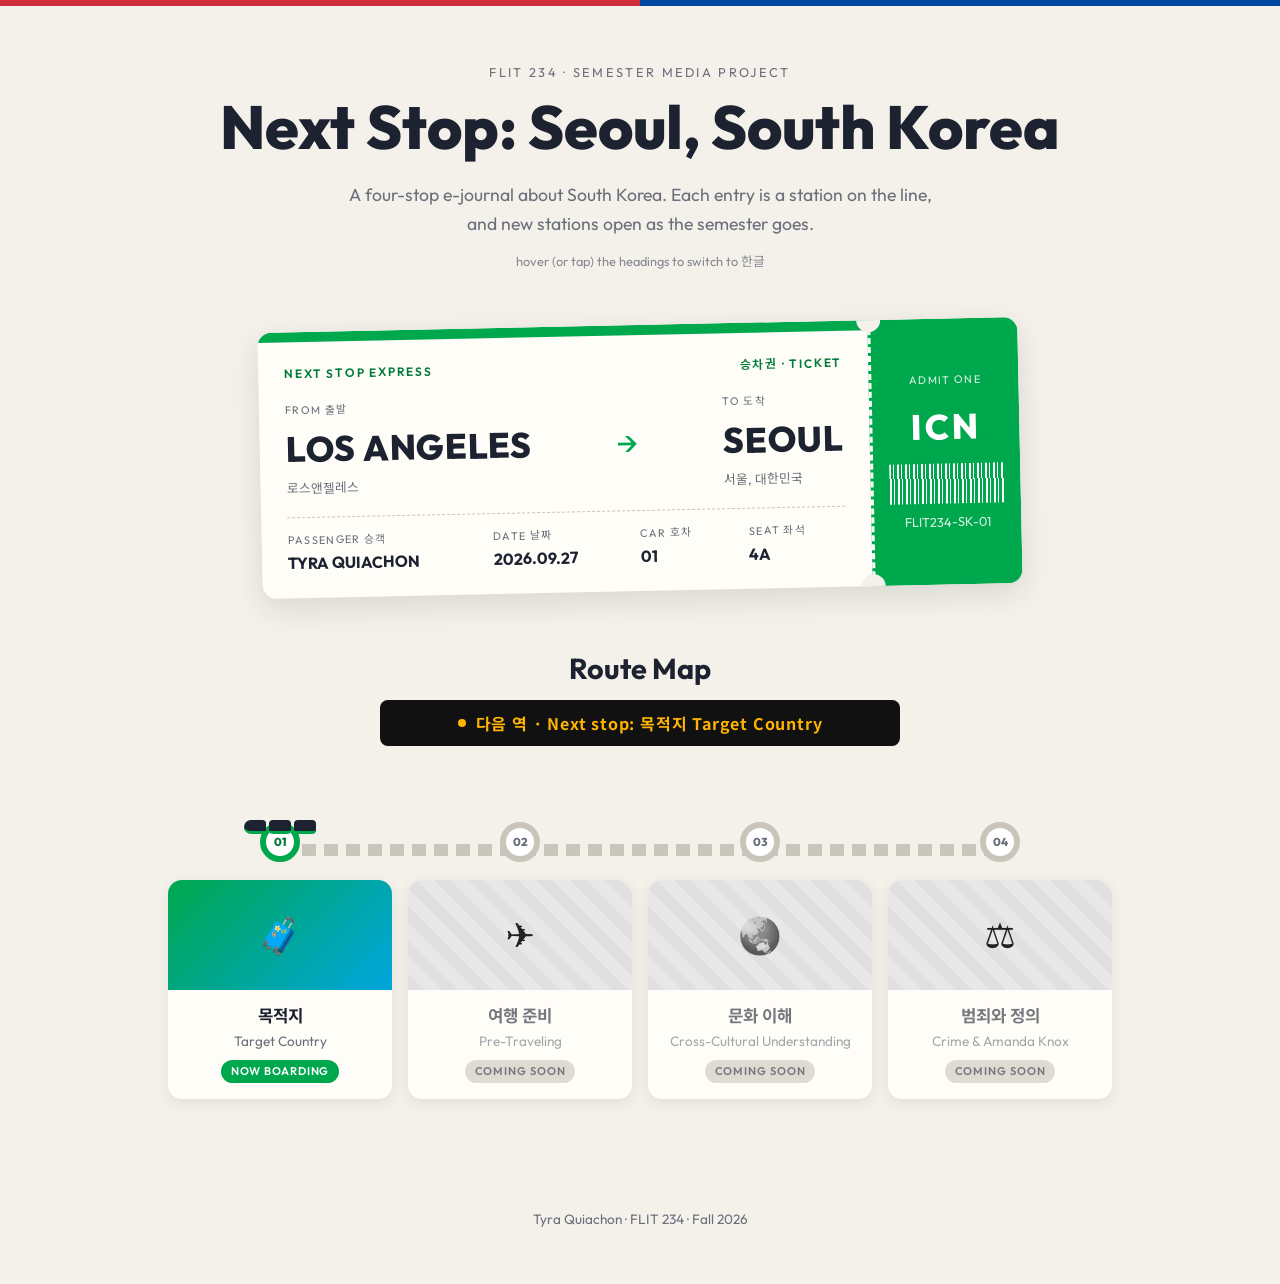
==== index.html @ eec162e2 "Initial commit" ====
<!doctype html>
<html lang="en">
<head>
  <meta charset="utf-8">
  <meta name="viewport" content="width=device-width, initial-scale=1">
  <title>Next Stop: Seoul, South Korea</title>
  <link rel="preconnect" href="https://fonts.googleapis.com">
  <link rel="preconnect" href="https://fonts.gstatic.com" crossorigin>
  <link href="https://fonts.googleapis.com/css2?family=Noto+Sans+KR:wght@400;700;900&family=Outfit:wght@300;400;600;800&display=swap" rel="stylesheet">
  <link rel="stylesheet" href="style.css">
</head>
<body class="home">
  <div class="stripe"></div>

  <header class="hero">
    <p class="eyebrow">FLIT 234 · Semester Media Project</p>
    <h1 class="hangul-flip" data-ko="다음 역: 서울, 대한민국">Next Stop: Seoul, South Korea</h1>
    <p class="lede">A four-stop e-journal about South Korea. Each entry is a station on the line, and new stations open as the semester goes.</p>
    <p class="hint">hover (or tap) the headings to switch to 한글</p>
  </header>

  <section class="ticket-wrap">
    <article class="ticket" aria-label="Train ticket for Tyra Quiachon to Seoul">
      <div class="ticket-main">
        <div class="ticket-top">
          <span class="ticket-brand">NEXT STOP EXPRESS</span>
          <span class="ticket-class">승차권 · TICKET</span>
        </div>
        <div class="ticket-route">
          <div>
            <span class="label">From 출발</span>
            <strong>LOS ANGELES</strong>
            <span class="sub">로스앤젤레스</span>
          </div>
          <div class="route-arrow" aria-hidden="true">→</div>
          <div>
            <span class="label">To 도착</span>
            <strong>SEOUL</strong>
            <span class="sub">서울, 대한민국</span>
          </div>
        </div>
        <div class="ticket-details">
          <div><span class="label">Passenger 승객</span><strong>TYRA QUIACHON</strong></div>
          <div><span class="label">Date 날짜</span><strong>2026.09.27</strong></div>
          <div><span class="label">Car 호차</span><strong>01</strong></div>
          <div><span class="label">Seat 좌석</span><strong>4A</strong></div>
        </div>
      </div>
      <div class="ticket-stub">
        <span class="label">Admit One</span>
        <strong class="stub-code">ICN</strong>
        <div class="barcode" aria-hidden="true"></div>
        <span class="sub">FLIT234-SK-01</span>
      </div>
    </article>
  </section>

  <section class="line-section">
    <h2 class="hangul-flip" data-ko="노선도">Route Map</h2>
    <div class="board" aria-live="polite">
      <span class="blink"></span>
      <span id="boardText">다음 역 · Next stop</span>
    </div>
    <div class="metro" id="metro">
      <div class="track"><div class="track-locked"></div></div>
      <div class="train" aria-hidden="true"><span></span><span></span><span></span></div>
      <ol class="stations" id="stations"></ol>
    </div>
  </section>

  <footer class="site-footer">
    <p>Tyra Quiachon · FLIT 234 · Fall 2026</p>
  </footer>

  <script src="script.js"></script>
</body>
</html>
---- style.css ----
:root {
  --bg: #f4f1ea;
  --paper: #fffdf8;
  --ink: #1d2230;
  --muted: #6b6f7b;
  --line2: #00a84d;
  --line2-dark: #007a38;
  --line4: #00a5de;
  --line9: #bdb092;
  --red: #cd2e3a;
  --blue: #0047a0;
  --locked: #c9c5bb;
  --radius: 14px;
}

* { box-sizing: border-box; }

body {
  margin: 0;
  background: var(--bg);
  color: var(--ink);
  font-family: "Outfit", "Noto Sans KR", system-ui, sans-serif;
  line-height: 1.65;
}

/* taegeuk stripe along the top */
.stripe {
  height: 6px;
  background: linear-gradient(90deg, var(--red) 0 50%, var(--blue) 50% 100%);
}

a { color: var(--line2-dark); }

h1, h2, h3 { line-height: 1.2; }

/* hangul hover headings */
.hangul-flip {
  cursor: default;
  transition: opacity .2s ease;
  font-family: "Outfit", "Noto Sans KR", sans-serif;
}
.hangul-flip.is-ko { font-family: "Noto Sans KR", sans-serif; }
.hangul-flip.fading { opacity: 0; }

/* ---------- home ---------- */

.hero {
  max-width: 900px;
  margin: 0 auto;
  padding: 56px 20px 24px;
  text-align: center;
}
.eyebrow {
  text-transform: uppercase;
  letter-spacing: .18em;
  font-size: .8rem;
  color: var(--muted);
  margin: 0 0 8px;
}
.hero h1 {
  font-size: clamp(2.1rem, 6vw, 3.8rem);
  font-weight: 800;
  margin: 0 0 16px;
  min-height: 1.2em;
}
.lede {
  max-width: 600px;
  margin: 0 auto;
  color: var(--muted);
  font-size: 1.1rem;
}
.hint {
  font-size: .8rem;
  color: var(--muted);
  opacity: .8;
}

/* ticket */
.ticket-wrap {
  display: flex;
  justify-content: center;
  padding: 16px 20px 40px;
}
.ticket {
  display: flex;
  width: 100%;
  max-width: 760px;
  background: var(--paper);
  border-radius: var(--radius);
  box-shadow: 0 10px 30px rgba(29, 34, 48, .12);
  overflow: hidden;
  transform: rotate(-1.2deg);
  transition: transform .3s ease;
}
.ticket:hover { transform: rotate(0deg) scale(1.01); }

.ticket-main {
  flex: 1;
  padding: 22px 26px;
  border-top: 10px solid var(--line2);
}
.ticket-top {
  display: flex;
  justify-content: space-between;
  font-size: .75rem;
  letter-spacing: .15em;
  font-weight: 600;
  color: var(--line2-dark);
}
.ticket-route {
  display: flex;
  align-items: center;
  justify-content: space-between;
  gap: 12px;
  margin: 18px 0;
}
.ticket-route strong {
  display: block;
  font-size: clamp(1.4rem, 4vw, 2.2rem);
  font-weight: 800;
  letter-spacing: .02em;
}
.route-arrow {
  font-size: 2rem;
  color: var(--line2);
}
.ticket-details {
  display: grid;
  grid-template-columns: 2fr 1.4fr 1fr 1fr;
  gap: 12px;
  padding-top: 14px;
  border-top: 1px dashed var(--locked);
}
.ticket-details strong { display: block; font-size: 1rem; }
.label {
  display: block;
  font-size: .68rem;
  text-transform: uppercase;
  letter-spacing: .12em;
  color: var(--muted);
}
.sub {
  display: block;
  font-size: .8rem;
  color: var(--muted);
}

.ticket-stub {
  position: relative;
  width: 150px;
  padding: 22px 16px;
  background: var(--line2);
  color: #fff;
  text-align: center;
  display: flex;
  flex-direction: column;
  align-items: center;
  justify-content: center;
  gap: 8px;
  border-left: 3px dashed var(--paper);
}
/* + half-circle notches where the stub tears off */
.ticket-stub::before,
.ticket-stub::after {
  content: "";
  position: absolute;
  left: -14px;
  width: 24px;
  height: 24px;
  border-radius: 50%;
  background: var(--bg);
}
.ticket-stub::before { top: -12px; }
.ticket-stub::after { bottom: -12px; }
.ticket-stub .label,
.ticket-stub .sub { color: rgba(255, 255, 255, .85); }
.stub-code { font-size: 2.2rem; font-weight: 800; letter-spacing: .08em; }
.barcode {
  width: 100%;
  height: 40px;
  background: repeating-linear-gradient(90deg, #fff 0 2px, transparent 2px 4px, #fff 4px 5px, transparent 5px 8px);
}

/* route map */
.line-section {
  max-width: 1000px;
  margin: 0 auto;
  padding: 20px 20px 60px;
}
.line-section h2 {
  text-align: center;
  font-size: 1.8rem;
  margin: 0 0 14px;
}
.board {
  display: flex;
  align-items: center;
  justify-content: center;
  gap: 10px;
  max-width: 520px;
  margin: 0 auto 36px;
  padding: 10px 16px;
  background: #111;
  color: #ffb400;
  font-family: "Noto Sans KR", monospace;
  font-weight: 700;
  border-radius: 8px;
  letter-spacing: .05em;
  min-height: 44px;
  text-align: center;
}
.blink {
  width: 8px;
  height: 8px;
  border-radius: 50%;
  background: #ffb400;
  animation: blink 1s steps(2) infinite;
  flex-shrink: 0;
}
@keyframes blink { 50% { opacity: 0; } }

.metro {
  position: relative;
  padding: 40px 0 10px;
}
.track {
  position: absolute;
  top: 62px;
  left: 12.5%;
  right: 12.5%;
  height: 12px;
  border-radius: 6px;
  background: var(--line2);
}
/* + covers the part of the line that isn't open yet */
.track-locked {
  position: absolute;
  top: 0;
  right: 0;
  width: var(--locked-pct, 100%);
  height: 100%;
  border-radius: 0 6px 6px 0;
  background: repeating-linear-gradient(90deg, var(--locked) 0 14px, transparent 14px 22px);
  background-color: var(--bg);
}
.train {
  position: absolute;
  top: 38px;
  left: 12.5%;
  display: flex;
  gap: 3px;
  transform: translateX(-50%);
  transition: left 2.2s cubic-bezier(.45, .05, .25, 1);
  z-index: 2;
  pointer-events: none;
}
.train span {
  width: 22px;
  height: 14px;
  background: var(--ink);
  border-radius: 4px;
  border-bottom: 3px solid var(--line2);
}
.train span:first-child { border-radius: 8px 4px 4px 8px; }

.stations {
  list-style: none;
  margin: 0;
  padding: 0;
  display: grid;
  grid-template-columns: repeat(4, 1fr);
}
.station {
  display: flex;
  flex-direction: column;
  align-items: center;
  text-align: center;
  text-decoration: none;
  color: inherit;
  padding: 0 8px;
  cursor: pointer;
  background: none;
  border: 0;
  font: inherit;
  width: 100%;
}
.dot {
  width: 40px;
  height: 40px;
  border-radius: 50%;
  background: #fff;
  border: 6px solid var(--line2);
  display: grid;
  place-items: center;
  font-size: .72rem;
  font-weight: 800;
  color: var(--line2-dark);
  position: relative;
  z-index: 1;
  transition: transform .2s ease, box-shadow .2s ease;
}
.station:hover .dot,
.station:focus-visible .dot {
  transform: scale(1.18);
  box-shadow: 0 0 0 8px rgba(0, 168, 77, .18);
}
.station-card {
  margin-top: 18px;
  width: 100%;
  background: var(--paper);
  border-radius: var(--radius);
  overflow: hidden;
  box-shadow: 0 4px 14px rgba(29, 34, 48, .08);
  transition: transform .2s ease, box-shadow .2s ease;
}
.station:hover .station-card {
  transform: translateY(-4px);
  box-shadow: 0 12px 24px rgba(29, 34, 48, .14);
}
.station-thumb {
  height: 110px;
  background: linear-gradient(135deg, var(--line2), var(--line4));
  background-size: cover;
  background-position: center;
  display: grid;
  place-items: center;
  font-size: 2.2rem;
}
.station-body { padding: 12px 12px 16px; }
.station-ko {
  display: block;
  font-family: "Noto Sans KR", sans-serif;
  font-weight: 700;
  font-size: 1.05rem;
}
.station-en {
  display: block;
  font-size: .85rem;
  color: var(--muted);
}
.status {
  display: inline-block;
  margin-top: 8px;
  padding: 2px 10px;
  border-radius: 999px;
  font-size: .7rem;
  font-weight: 600;
  letter-spacing: .08em;
  text-transform: uppercase;
  background: var(--line2);
  color: #fff;
}

.station.locked { cursor: not-allowed; }
.station.locked .dot {
  border-color: var(--locked);
  color: var(--muted);
}
.station.locked .station-thumb {
  background: repeating-linear-gradient(45deg, #e4e0d6 0 12px, #ece8df 12px 24px);
  filter: grayscale(1);
}
.station.locked .station-body { opacity: .6; }
.station.locked .status { background: var(--locked); color: var(--ink); }
.station.shake { animation: shake .35s ease; }
@keyframes shake {
  25% { transform: translateX(-5px); }
  75% { transform: translateX(5px); }
}

.site-footer {
  text-align: center;
  padding: 26px 20px 40px;
  color: var(--muted);
  font-size: .85rem;
}

/* ---------- entry pages ---------- */

.platform {
  background: var(--line2);
  color: #fff;
  padding: 18px 20px;
}
.platform-inner {
  max-width: 1000px;
  margin: 0 auto;
  display: grid;
  grid-template-columns: 1fr auto 1fr;
  align-items: center;
  gap: 12px;
}
.platform a { color: #fff; text-decoration: none; font-weight: 600; }
.platform .prev { justify-self: start; }
.platform .next { justify-self: end; opacity: .6; }
.platform-current {
  display: flex;
  align-items: center;
  gap: 14px;
  background: #fff;
  color: var(--ink);
  padding: 8px 22px 8px 10px;
  border-radius: 999px;
}
.platform-num {
  width: 44px;
  height: 44px;
  border-radius: 50%;
  border: 5px solid var(--line2);
  display: grid;
  place-items: center;
  font-weight: 800;
  font-size: .8rem;
  color: var(--line2-dark);
}
.platform-current strong {
  display: block;
  font-family: "Noto Sans KR", sans-serif;
  font-size: 1.3rem;
  line-height: 1.1;
}
.platform-current span { font-size: .8rem; color: var(--muted); }

.entry {
  max-width: 820px;
  margin: 0 auto;
  padding: 40px 20px 60px;
}
.entry-title {
  font-size: clamp(2rem, 5vw, 3rem);
  font-weight: 800;
  margin: 0 0 6px;
}
.entry-meta { color: var(--muted); margin: 0 0 28px; }

.chips {
  position: sticky;
  top: 0;
  z-index: 5;
  display: flex;
  gap: 8px;
  overflow-x: auto;
  padding: 10px 0;
  margin-bottom: 20px;
  background: var(--bg);
}
.chips a {
  flex-shrink: 0;
  padding: 6px 14px;
  border-radius: 999px;
  background: var(--paper);
  border: 2px solid var(--line2);
  text-decoration: none;
  font-size: .85rem;
  font-weight: 600;
  color: var(--line2-dark);
  transition: background .2s, color .2s;
}
.chips a:hover,
.chips a.active { background: var(--line2); color: #fff; }

.entry section {
  scroll-margin-top: 70px;
  margin-bottom: 48px;
}
.entry h2 {
  display: flex;
  align-items: center;
  gap: 12px;
  font-size: 1.7rem;
  margin: 0 0 14px;
}
/* + small station dot before each section heading */
.entry h2::before {
  content: "";
  width: 16px;
  height: 16px;
  flex-shrink: 0;
  border-radius: 50%;
  border: 4px solid var(--line2);
  background: #fff;
}

.facts {
  display: grid;
  grid-template-columns: repeat(auto-fit, minmax(150px, 1fr));
  gap: 12px;
  margin: 20px 0;
}
.fact {
  background: var(--paper);
  border-radius: var(--radius);
  padding: 14px 16px;
  border-left: 5px solid var(--line2);
}
.fact strong { display: block; font-size: 1.25rem; }
.fact span { font-size: .8rem; color: var(--muted); }

.photo {
  margin: 24px 0;
}
.photo img {
  display: block;
  width: 100%;
  max-height: 440px;
  object-fit: cover;
  border-radius: var(--radius);
}
.photo figcaption {
  font-size: .85rem;
  color: var(--muted);
  margin-top: 6px;
}
/* + shown until the real photo is added to /images */
.photo.empty img { display: none; }
.photo.empty::before {
  content: "📷 add photo: " attr(data-file);
  display: grid;
  place-items: center;
  height: 220px;
  border-radius: var(--radius);
  border: 2px dashed var(--locked);
  color: var(--muted);
  font-size: .9rem;
  background: var(--paper);
}

#map {
  height: 380px;
  border-radius: var(--radius);
  margin: 20px 0;
  z-index: 0;
}

.timeline {
  list-style: none;
  padding: 0 0 0 26px;
  margin: 20px 0;
  border-left: 6px solid var(--line2);
}
.timeline li {
  position: relative;
  padding: 0 0 18px 10px;
}
.timeline li::before {
  content: "";
  position: absolute;
  left: -40px;
  top: 4px;
  width: 16px;
  height: 16px;
  border-radius: 50%;
  border: 4px solid var(--line2);
  background: #fff;
}
.timeline strong { display: block; color: var(--line2-dark); }

.why {
  background: var(--paper);
  border-radius: var(--radius);
  padding: 26px;
  box-shadow: 0 4px 14px rgba(29, 34, 48, .06);
}
.playlist {
  display: grid;
  grid-template-columns: repeat(auto-fit, minmax(170px, 1fr));
  gap: 12px;
  margin: 20px 0 0;
}
.track-card {
  padding: 14px;
  border-radius: 10px;
  background: var(--bg);
}
.track-card span {
  display: block;
  font-size: .7rem;
  text-transform: uppercase;
  letter-spacing: .1em;
  color: var(--muted);
}
.track-card strong { display: block; }

.sources { font-size: .85rem; }
.sources li { margin-bottom: 4px; word-break: break-word; }

.back-home {
  display: inline-block;
  margin-top: 12px;
  padding: 10px 20px;
  border-radius: 999px;
  background: var(--line2);
  color: #fff;
  font-weight: 600;
  text-decoration: none;
}

/* ---------- mobile ---------- */

@media (max-width: 720px) {
  .ticket { flex-direction: column; transform: none; }
  .ticket-stub {
    width: 100%;
    flex-direction: row;
    justify-content: space-between;
    border-left: 0;
    border-top: 3px dashed var(--paper);
  }
  .ticket-stub::before,
  .ticket-stub::after { display: none; }
  .barcode { width: 80px; }
  .ticket-details { grid-template-columns: 1fr 1fr; }

  /* + route map turns vertical on phones */
  .track {
    top: 40px;
    bottom: 40px;
    left: 26px;
    right: auto;
    width: 12px;
    height: auto;
  }
  .track-locked {
    top: auto;
    bottom: 0;
    width: 100%;
    height: var(--locked-pct, 100%);
    border-radius: 0 0 6px 6px;
    background: repeating-linear-gradient(180deg, var(--locked) 0 14px, transparent 14px 22px);
    background-color: var(--bg);
  }
  .train { display: none; }
  .stations { grid-template-columns: 1fr; gap: 18px; }
  .station {
    flex-direction: row;
    align-items: flex-start;
    text-align: left;
    gap: 14px;
    padding: 0 0 0 4px;
  }
  .station-card { margin-top: 0; }
  .dot { flex-shrink: 0; margin-top: 30px; }

  .platform-inner { grid-template-columns: 1fr; justify-items: center; }
  .platform .prev,
  .platform .next { justify-self: center; font-size: .85rem; }
}
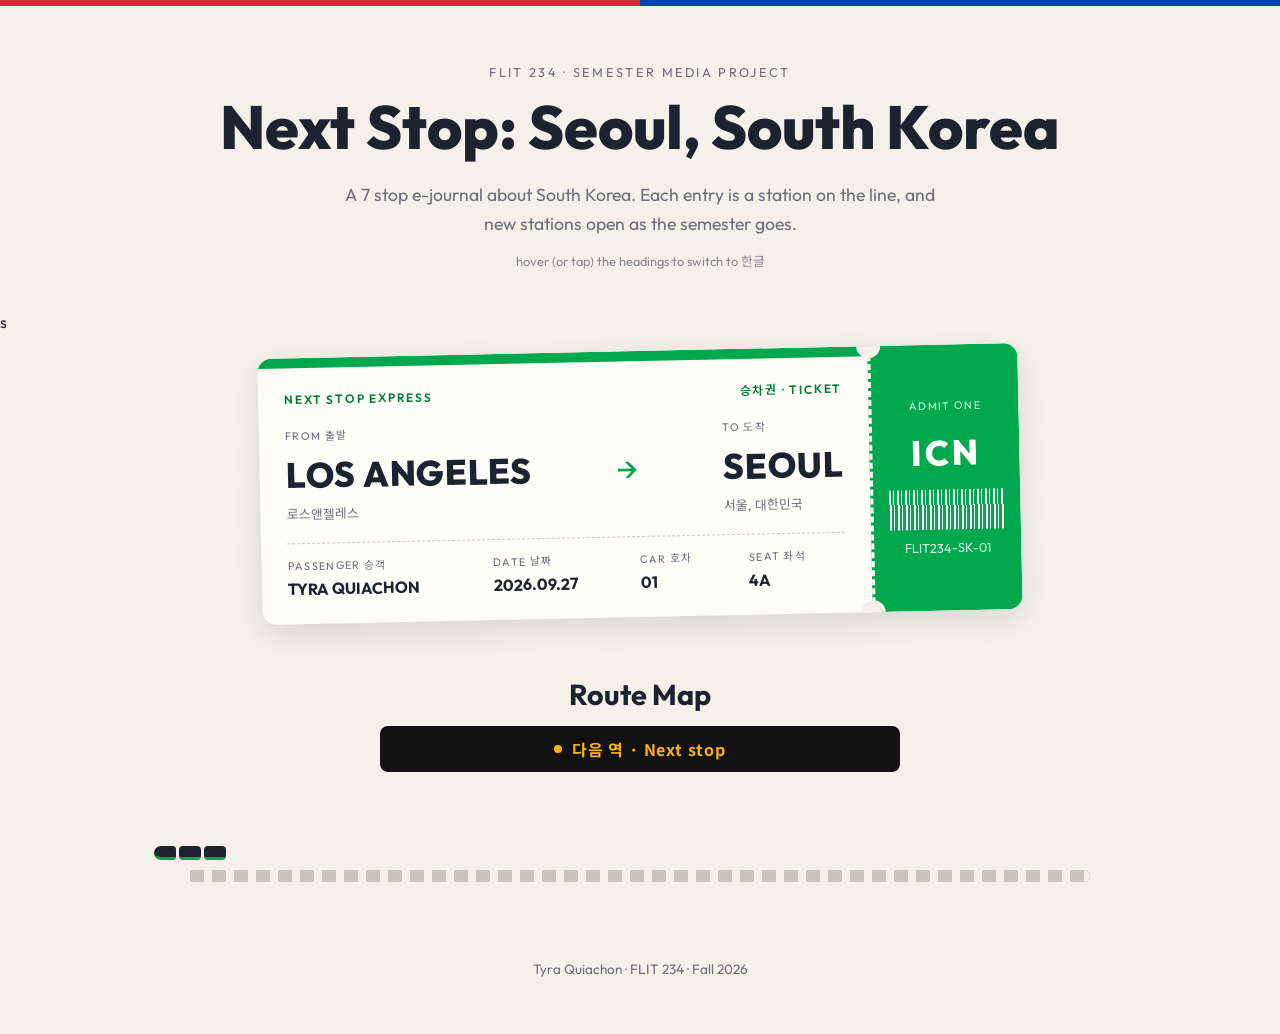
==== commit c02701d1: "Update index.html" ====
--- a/index.html
+++ b/index.html
@@ -15,9 +15,9 @@
   <header class="hero">
     <p class="eyebrow">FLIT 234 · Semester Media Project</p>
     <h1 class="hangul-flip" data-ko="다음 역: 서울, 대한민국">Next Stop: Seoul, South Korea</h1>
-    <p class="lede">A four-stop e-journal about South Korea. Each entry is a station on the line, and new stations open as the semester goes.</p>
+    <p class="lede">A 7 stop e-journal about South Korea. Each entry is a station on the line, and new stations open as the semester goes.</p>
     <p class="hint">hover (or tap) the headings to switch to 한글</p>
-  </header>
+  </header>    s
 
   <section class="ticket-wrap">
     <article class="ticket" aria-label="Train ticket for Tyra Quiachon to Seoul">
--- a/style.css
+++ b/style.css
@@ -226,8 +226,8 @@
 .track {
   position: absolute;
   top: 62px;
-  left: 12.5%;
-  right: 12.5%;
+  left: calc(50% / var(--stations, 4));
+  right: calc(50% / var(--stations, 4));
   height: 12px;
   border-radius: 6px;
   background: var(--line2);
@@ -246,7 +246,7 @@
 .train {
   position: absolute;
   top: 38px;
-  left: 12.5%;
+  left: calc(50% / var(--stations, 4));
   display: flex;
   gap: 3px;
   transform: translateX(-50%);
@@ -268,7 +268,7 @@
   margin: 0;
   padding: 0;
   display: grid;
-  grid-template-columns: repeat(4, 1fr);
+  grid-template-columns: repeat(var(--stations, 4), 1fr);
 }
 .station {
   display: flex;
@@ -392,7 +392,7 @@
 }
 .platform a { color: #fff; text-decoration: none; font-weight: 600; }
 .platform .prev { justify-self: start; }
-.platform .next { justify-self: end; opacity: .6; }
+.platform .next { justify-self: end; }
 .platform-current {
   display: flex;
   align-items: center;
@@ -611,7 +611,309 @@
   .barcode { width: 80px; }
   .ticket-details { grid-template-columns: 1fr 1fr; }
 
-  /* + route map turns vertical on phones */
+  .platform-inner { grid-template-columns: 1fr; justify-items: center; }
+  .platform .prev,
+  .platform .next { justify-self: center; font-size: .85rem; }
+}
+
+/* ---------- entries 2–4 ---------- */
+
+.platform .next.locked-link { opacity: .6; pointer-events: none; }
+
+.note {
+  background: var(--paper);
+  border-left: 5px solid var(--red);
+  border-radius: 10px;
+  padding: 12px 16px;
+  font-size: .9rem;
+  color: var(--muted);
+}
+
+.cards {
+  display: grid;
+  grid-template-columns: repeat(auto-fit, minmax(220px, 1fr));
+  gap: 14px;
+  margin: 20px 0;
+}
+.card {
+  background: var(--paper);
+  border-radius: var(--radius);
+  padding: 18px;
+  box-shadow: 0 4px 14px rgba(29, 34, 48, .06);
+}
+.card h3 { margin: 0 0 8px; font-size: 1.05rem; }
+.card p, .card ul { margin: 0; font-size: .92rem; }
+.card ul { padding-left: 18px; }
+.card .emoji { font-size: 1.6rem; display: block; margin-bottom: 6px; }
+
+/* checklist */
+.checklist {
+  background: var(--paper);
+  border-radius: var(--radius);
+  padding: 18px 20px;
+}
+.progress {
+  height: 10px;
+  border-radius: 999px;
+  background: var(--bg);
+  overflow: hidden;
+  margin: 8px 0 14px;
+}
+.progress-bar {
+  height: 100%;
+  width: 0;
+  background: var(--line2);
+  transition: width .3s ease;
+}
+.checklist ul {
+  list-style: none;
+  padding: 0;
+  margin: 0;
+  display: grid;
+  grid-template-columns: repeat(auto-fit, minmax(230px, 1fr));
+  gap: 6px 18px;
+}
+.checklist label { display: flex; gap: 10px; align-items: center; cursor: pointer; }
+.checklist input { accent-color: var(--line2); width: 18px; height: 18px; }
+.checklist input:checked + span { text-decoration: line-through; color: var(--muted); }
+
+/* phrases */
+.phrases { display: grid; gap: 8px; margin: 16px 0; }
+.phrase {
+  display: grid;
+  grid-template-columns: auto 1fr auto;
+  gap: 14px;
+  align-items: center;
+  background: var(--paper);
+  border-radius: 10px;
+  padding: 10px 14px;
+}
+.phrase strong { font-family: "Noto Sans KR", sans-serif; font-size: 1.1rem; }
+.phrase span { font-size: .85rem; color: var(--muted); }
+.speak {
+  border: 0;
+  background: var(--line2);
+  color: #fff;
+  border-radius: 999px;
+  width: 36px;
+  height: 36px;
+  cursor: pointer;
+  font-size: 1rem;
+}
+.speak:hover { background: var(--line2-dark); }
+
+/* itinerary */
+.day-tabs {
+  display: flex;
+  gap: 8px;
+  overflow-x: auto;
+  padding-bottom: 6px;
+}
+.day-tabs button {
+  flex-shrink: 0;
+  border: 2px solid var(--line2);
+  background: var(--paper);
+  color: var(--line2-dark);
+  border-radius: 999px;
+  padding: 6px 14px;
+  font: inherit;
+  font-weight: 600;
+  font-size: .85rem;
+  cursor: pointer;
+}
+.day-tabs button.active { background: var(--line2); color: #fff; }
+.day-stops {
+  list-style: none;
+  padding: 0;
+  margin: 14px 0 0;
+}
+.day-stops li {
+  display: flex;
+  gap: 12px;
+  padding: 10px 0;
+  border-bottom: 1px dashed var(--locked);
+}
+.day-stops li:last-child { border-bottom: 0; }
+.day-stops .n {
+  flex-shrink: 0;
+  width: 28px;
+  height: 28px;
+  border-radius: 50%;
+  border: 4px solid var(--line2);
+  display: grid;
+  place-items: center;
+  font-size: .7rem;
+  font-weight: 800;
+  background: #fff;
+}
+.day-stops strong { display: block; }
+.day-stops span { font-size: .88rem; color: var(--muted); }
+.day-title { margin: 14px 0 0; font-weight: 600; }
+
+/* flip cards */
+.flips {
+  display: grid;
+  grid-template-columns: repeat(auto-fit, minmax(230px, 1fr));
+  gap: 14px;
+  margin: 20px 0;
+}
+.flip {
+  perspective: 900px;
+  min-height: 190px;
+  cursor: pointer;
+  border: 0;
+  padding: 0;
+  background: none;
+  font: inherit;
+  text-align: left;
+}
+.flip-inner {
+  position: relative;
+  width: 100%;
+  height: 100%;
+  min-height: 190px;
+  transition: transform .5s ease;
+  transform-style: preserve-3d;
+}
+.flip.flipped .flip-inner { transform: rotateY(180deg); }
+.flip-face {
+  position: absolute;
+  inset: 0;
+  padding: 18px;
+  border-radius: var(--radius);
+  backface-visibility: hidden;
+  display: flex;
+  flex-direction: column;
+  gap: 6px;
+}
+.flip-front { background: var(--paper); border: 2px solid var(--line2); color: var(--ink); }
+.flip-back { background: var(--line2); color: #fff; transform: rotateY(180deg); }
+.flip-face .label { color: inherit; opacity: .75; }
+.flip-face p { margin: 0; font-size: .95rem; }
+.flip-face .tap { margin-top: auto; font-size: .75rem; opacity: .6; }
+
+/* culture comparison */
+.compare {
+  background: var(--paper);
+  border-radius: var(--radius);
+  overflow: hidden;
+  margin: 18px 0;
+  box-shadow: 0 4px 14px rgba(29, 34, 48, .06);
+}
+.compare-head {
+  padding: 14px 18px;
+  font-weight: 800;
+  font-size: 1.1rem;
+  border-bottom: 1px solid var(--bg);
+}
+.compare-cols { display: grid; grid-template-columns: 1fr 1fr; }
+.compare-col { padding: 14px 18px; font-size: .93rem; }
+.compare-col + .compare-col { border-left: 1px solid var(--bg); }
+.compare-col .label { margin-bottom: 4px; font-weight: 600; }
+.compare-col.la .label { color: var(--blue); }
+.compare-col.kr .label { color: var(--red); }
+.compare-col p { margin: 0; }
+.compare details {
+  border-top: 1px solid var(--bg);
+  padding: 12px 18px;
+  background: rgba(0, 168, 77, .06);
+}
+.compare summary {
+  cursor: pointer;
+  font-weight: 600;
+  color: var(--line2-dark);
+}
+.compare details p { margin: 8px 0 0; font-size: .93rem; }
+.shared {
+  display: inline-block;
+  margin: 0 18px 14px;
+  padding: 2px 10px;
+  border-radius: 999px;
+  background: var(--bg);
+  font-size: .78rem;
+  color: var(--muted);
+}
+
+/* case timeline */
+.verdict {
+  display: inline-block;
+  margin-left: 6px;
+  padding: 1px 8px;
+  border-radius: 999px;
+  font-size: .7rem;
+  font-weight: 700;
+  letter-spacing: .06em;
+  text-transform: uppercase;
+  vertical-align: middle;
+}
+.verdict.guilty { background: var(--red); color: #fff; }
+.verdict.free { background: var(--line2); color: #fff; }
+.verdict.neutral { background: var(--locked); color: var(--ink); }
+
+/* legal table */
+.table-wrap { overflow-x: auto; margin: 20px 0; }
+.legal {
+  width: 100%;
+  min-width: 640px;
+  border-collapse: collapse;
+  background: var(--paper);
+  border-radius: var(--radius);
+  overflow: hidden;
+  font-size: .9rem;
+}
+.legal th, .legal td {
+  padding: 12px 14px;
+  text-align: left;
+  vertical-align: top;
+  border-bottom: 1px solid var(--bg);
+}
+.legal thead th { color: #fff; font-size: .95rem; }
+.legal thead th:nth-child(1) { background: var(--ink); }
+.legal thead th:nth-child(2) { background: var(--blue); }
+.legal thead th:nth-child(3) { background: var(--line2); }
+.legal thead th:nth-child(4) { background: var(--red); }
+.legal tbody th { width: 18%; font-weight: 600; }
+.legal tbody tr:hover { background: rgba(0, 168, 77, .06); }
+
+/* two stories */
+.split { display: grid; grid-template-columns: 1fr 1fr; gap: 14px; margin: 20px 0; }
+.story {
+  border-radius: var(--radius);
+  padding: 20px;
+  color: #fff;
+}
+.story.eu { background: #3a2f45; }
+.story.us { background: var(--blue); }
+.story h3 { margin: 0 0 8px; }
+.story p { margin: 0 0 8px; font-size: .93rem; }
+.story p:last-child { margin: 0; }
+
+blockquote.reflect {
+  margin: 20px 0;
+  padding: 18px 22px;
+  background: var(--paper);
+  border-left: 6px solid var(--line2);
+  border-radius: 0 var(--radius) var(--radius) 0;
+  font-size: 1.02rem;
+}
+
+@media (max-width: 720px) {
+  .compare-cols, .split { grid-template-columns: 1fr; }
+  .compare-col + .compare-col { border-left: 0; border-top: 1px solid var(--bg); }
+}
+
+/* ---------- part 2: seven stations ---------- */
+
+.line-section { max-width: 1240px; }
+.station { padding: 0 5px; }
+.station-thumb { height: 90px; }
+.station-body { padding: 10px 8px 14px; }
+.station-ko { font-size: .95rem; }
+.station-en { font-size: .8rem; }
+
+/* + route map turns vertical once seven cards no longer fit side by side */
+@media (max-width: 1024px) {
+  .line-section { max-width: 640px; }
   .track {
     top: 40px;
     bottom: 40px;
@@ -641,7 +943,4 @@
   .station-card { margin-top: 0; }
   .dot { flex-shrink: 0; margin-top: 30px; }
 
-  .platform-inner { grid-template-columns: 1fr; justify-items: center; }
-  .platform .prev,
-  .platform .next { justify-self: center; font-size: .85rem; }
-}
+}
